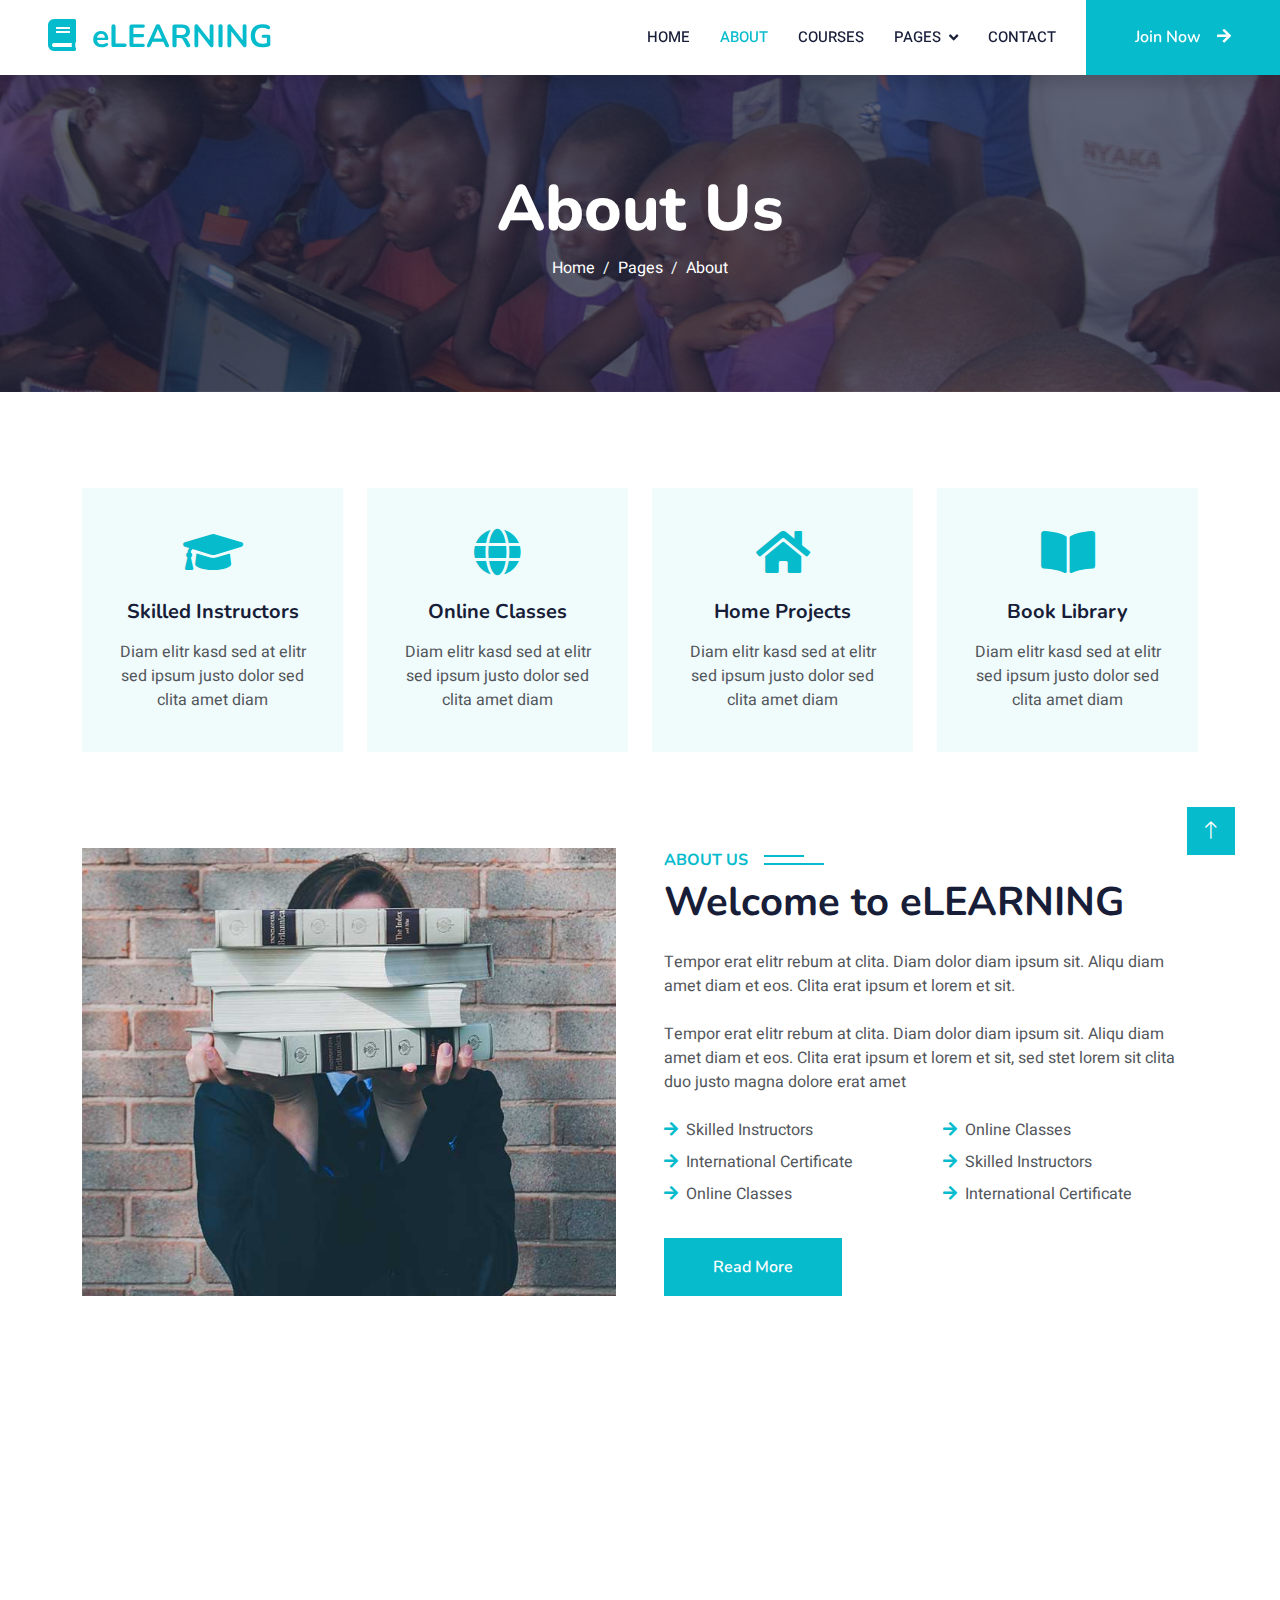
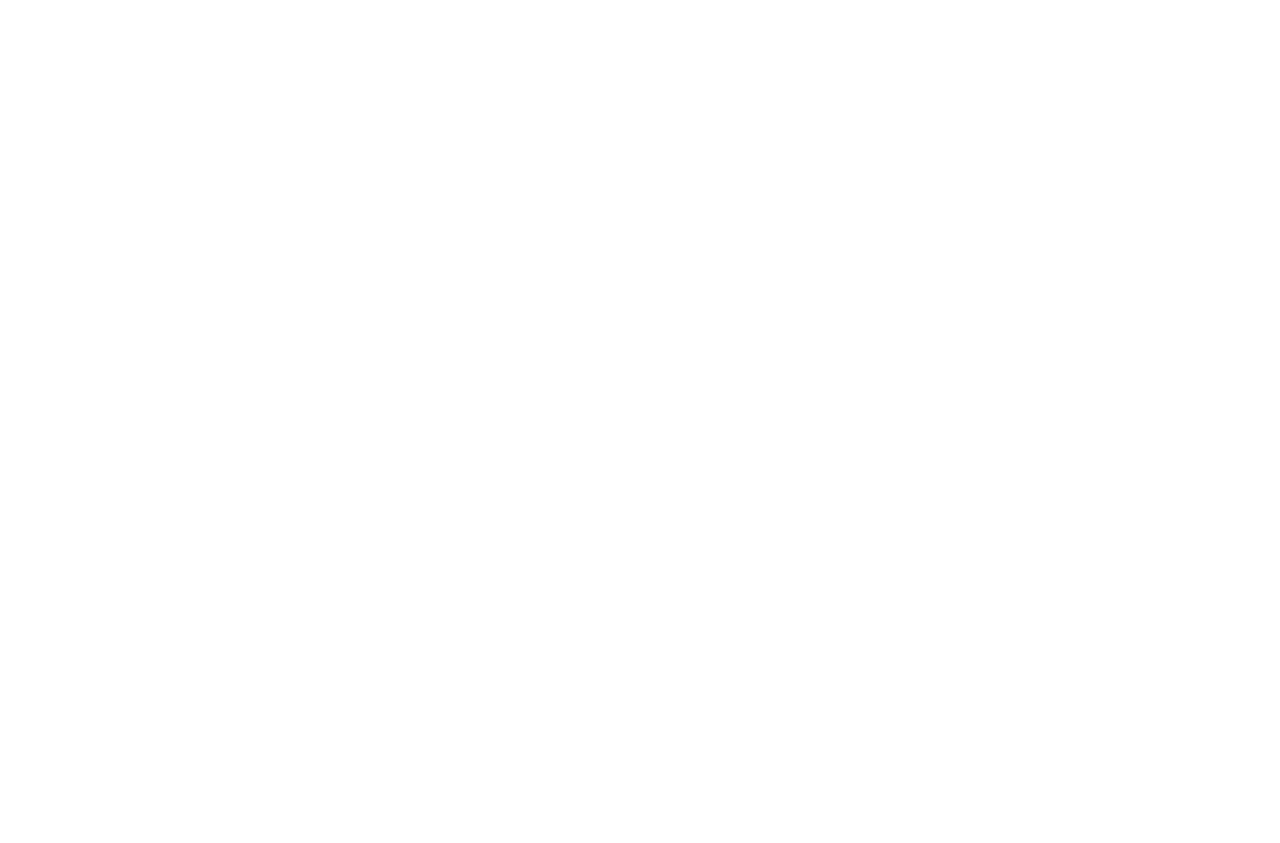
==== about.html @ 2dd396db "fisrt commit for revision Aid" ====
<!DOCTYPE html>
<html lang="en">

<head>
    <meta charset="utf-8">
    <title>eLEARNING - eLearning HTML Template</title>
    <meta content="width=device-width, initial-scale=1.0" name="viewport">
    <meta content="" name="keywords">
    <meta content="" name="description">

    <!-- Favicon -->
    <link href="img/favicon.ico" rel="icon">

    <!-- Google Web Fonts -->
    <link rel="preconnect" href="https://fonts.googleapis.com">
    <link rel="preconnect" href="https://fonts.gstatic.com" crossorigin>
    <link href="https://fonts.googleapis.com/css2?family=Heebo:wght@400;500;600&family=Nunito:wght@600;700;800&display=swap" rel="stylesheet">

    <!-- Icon Font Stylesheet -->
    <link href="https://cdnjs.cloudflare.com/ajax/libs/font-awesome/5.10.0/css/all.min.css" rel="stylesheet">
    <link href="https://cdn.jsdelivr.net/npm/bootstrap-icons@1.4.1/font/bootstrap-icons.css" rel="stylesheet">

    <!-- Libraries Stylesheet -->
    <link href="lib/animate/animate.min.css" rel="stylesheet">
    <link href="lib/owlcarousel/assets/owl.carousel.min.css" rel="stylesheet">

    <!-- Customized Bootstrap Stylesheet -->
    <link href="css/bootstrap.min.css" rel="stylesheet">

    <!-- Template Stylesheet -->
    <link href="css/style.css" rel="stylesheet">
</head>

<body>
    <!-- Spinner Start -->
    <div id="spinner" class="show bg-white position-fixed translate-middle w-100 vh-100 top-50 start-50 d-flex align-items-center justify-content-center">
        <div class="spinner-border text-primary" style="width: 3rem; height: 3rem;" role="status">
            <span class="sr-only">Loading...</span>
        </div>
    </div>
    <!-- Spinner End -->


    <!-- Navbar Start -->
    <nav class="navbar navbar-expand-lg bg-white navbar-light shadow sticky-top p-0">
        <a href="index.html" class="navbar-brand d-flex align-items-center px-4 px-lg-5">
            <h2 class="m-0 text-primary"><i class="fa fa-book me-3"></i>eLEARNING</h2>
        </a>
        <button type="button" class="navbar-toggler me-4" data-bs-toggle="collapse" data-bs-target="#navbarCollapse">
            <span class="navbar-toggler-icon"></span>
        </button>
        <div class="collapse navbar-collapse" id="navbarCollapse">
            <div class="navbar-nav ms-auto p-4 p-lg-0">
                <a href="index.html" class="nav-item nav-link">Home</a>
                <a href="about.html" class="nav-item nav-link active">About</a>
                <a href="courses.html" class="nav-item nav-link">Courses</a>
                <div class="nav-item dropdown">
                    <a href="#" class="nav-link dropdown-toggle" data-bs-toggle="dropdown">Pages</a>
                    <div class="dropdown-menu fade-down m-0">
                        <a href="team.html" class="dropdown-item">Our Team</a>
                        <a href="testimonial.html" class="dropdown-item">Testimonial</a>
                        <a href="404.html" class="dropdown-item">404 Page</a>
                    </div>
                </div>
                <a href="contact.html" class="nav-item nav-link">Contact</a>
            </div>
            <a href="" class="btn btn-primary py-4 px-lg-5 d-none d-lg-block">Join Now<i class="fa fa-arrow-right ms-3"></i></a>
        </div>
    </nav>
    <!-- Navbar End -->


    <!-- Header Start -->
    <div class="container-fluid bg-primary py-5 mb-5 page-header">
        <div class="container py-5">
            <div class="row justify-content-center">
                <div class="col-lg-10 text-center">
                    <h1 class="display-3 text-white animated slideInDown">About Us</h1>
                    <nav aria-label="breadcrumb">
                        <ol class="breadcrumb justify-content-center">
                            <li class="breadcrumb-item"><a class="text-white" href="#">Home</a></li>
                            <li class="breadcrumb-item"><a class="text-white" href="#">Pages</a></li>
                            <li class="breadcrumb-item text-white active" aria-current="page">About</li>
                        </ol>
                    </nav>
                </div>
            </div>
        </div>
    </div>
    <!-- Header End -->


    <!-- Service Start -->
    <div class="container-xxl py-5">
        <div class="container">
            <div class="row g-4">
                <div class="col-lg-3 col-sm-6 wow fadeInUp" data-wow-delay="0.1s">
                    <div class="service-item text-center pt-3">
                        <div class="p-4">
                            <i class="fa fa-3x fa-graduation-cap text-primary mb-4"></i>
                            <h5 class="mb-3">Skilled Instructors</h5>
                            <p>Diam elitr kasd sed at elitr sed ipsum justo dolor sed clita amet diam</p>
                        </div>
                    </div>
                </div>
                <div class="col-lg-3 col-sm-6 wow fadeInUp" data-wow-delay="0.3s">
                    <div class="service-item text-center pt-3">
                        <div class="p-4">
                            <i class="fa fa-3x fa-globe text-primary mb-4"></i>
                            <h5 class="mb-3">Online Classes</h5>
                            <p>Diam elitr kasd sed at elitr sed ipsum justo dolor sed clita amet diam</p>
                        </div>
                    </div>
                </div>
                <div class="col-lg-3 col-sm-6 wow fadeInUp" data-wow-delay="0.5s">
                    <div class="service-item text-center pt-3">
                        <div class="p-4">
                            <i class="fa fa-3x fa-home text-primary mb-4"></i>
                            <h5 class="mb-3">Home Projects</h5>
                            <p>Diam elitr kasd sed at elitr sed ipsum justo dolor sed clita amet diam</p>
                        </div>
                    </div>
                </div>
                <div class="col-lg-3 col-sm-6 wow fadeInUp" data-wow-delay="0.7s">
                    <div class="service-item text-center pt-3">
                        <div class="p-4">
                            <i class="fa fa-3x fa-book-open text-primary mb-4"></i>
                            <h5 class="mb-3">Book Library</h5>
                            <p>Diam elitr kasd sed at elitr sed ipsum justo dolor sed clita amet diam</p>
                        </div>
                    </div>
                </div>
            </div>
        </div>
    </div>
    <!-- Service End -->


    <!-- About Start -->
    <div class="container-xxl py-5">
        <div class="container">
            <div class="row g-5">
                <div class="col-lg-6 wow fadeInUp" data-wow-delay="0.1s" style="min-height: 400px;">
                    <div class="position-relative h-100">
                        <img class="img-fluid position-absolute w-100 h-100" src="img/about.jpg" alt="" style="object-fit: cover;">
                    </div>
                </div>
                <div class="col-lg-6 wow fadeInUp" data-wow-delay="0.3s">
                    <h6 class="section-title bg-white text-start text-primary pe-3">About Us</h6>
                    <h1 class="mb-4">Welcome to eLEARNING</h1>
                    <p class="mb-4">Tempor erat elitr rebum at clita. Diam dolor diam ipsum sit. Aliqu diam amet diam et eos. Clita erat ipsum et lorem et sit.</p>
                    <p class="mb-4">Tempor erat elitr rebum at clita. Diam dolor diam ipsum sit. Aliqu diam amet diam et eos. Clita erat ipsum et lorem et sit, sed stet lorem sit clita duo justo magna dolore erat amet</p>
                    <div class="row gy-2 gx-4 mb-4">
                        <div class="col-sm-6">
                            <p class="mb-0"><i class="fa fa-arrow-right text-primary me-2"></i>Skilled Instructors</p>
                        </div>
                        <div class="col-sm-6">
                            <p class="mb-0"><i class="fa fa-arrow-right text-primary me-2"></i>Online Classes</p>
                        </div>
                        <div class="col-sm-6">
                            <p class="mb-0"><i class="fa fa-arrow-right text-primary me-2"></i>International Certificate</p>
                        </div>
                        <div class="col-sm-6">
                            <p class="mb-0"><i class="fa fa-arrow-right text-primary me-2"></i>Skilled Instructors</p>
                        </div>
                        <div class="col-sm-6">
                            <p class="mb-0"><i class="fa fa-arrow-right text-primary me-2"></i>Online Classes</p>
                        </div>
                        <div class="col-sm-6">
                            <p class="mb-0"><i class="fa fa-arrow-right text-primary me-2"></i>International Certificate</p>
                        </div>
                    </div>
                    <a class="btn btn-primary py-3 px-5 mt-2" href="">Read More</a>
                </div>
            </div>
        </div>
    </div>
    <!-- About End -->


    <!-- Team Start -->
    <div class="container-xxl py-5">
        <div class="container">
            <div class="text-center wow fadeInUp" data-wow-delay="0.1s">
                <h6 class="section-title bg-white text-center text-primary px-3">Instructors</h6>
                <h1 class="mb-5">Expert Instructors</h1>
            </div>
            <div class="row g-4">
                <div class="col-lg-3 col-md-6 wow fadeInUp" data-wow-delay="0.1s">
                    <div class="team-item bg-light">
                        <div class="overflow-hidden">
                            <img class="img-fluid" src="img/team-1.jpg" alt="">
                        </div>
                        <div class="position-relative d-flex justify-content-center" style="margin-top: -23px;">
                            <div class="bg-light d-flex justify-content-center pt-2 px-1">
                                <a class="btn btn-sm-square btn-primary mx-1" href=""><i class="fab fa-facebook-f"></i></a>
                                <a class="btn btn-sm-square btn-primary mx-1" href=""><i class="fab fa-twitter"></i></a>
                                <a class="btn btn-sm-square btn-primary mx-1" href=""><i class="fab fa-instagram"></i></a>
                            </div>
                        </div>
                        <div class="text-center p-4">
                            <h5 class="mb-0">Instructor Name</h5>
                            <small>Designation</small>
                        </div>
                    </div>
                </div>
                <div class="col-lg-3 col-md-6 wow fadeInUp" data-wow-delay="0.3s">
                    <div class="team-item bg-light">
                        <div class="overflow-hidden">
                            <img class="img-fluid" src="img/team-2.jpg" alt="">
                        </div>
                        <div class="position-relative d-flex justify-content-center" style="margin-top: -23px;">
                            <div class="bg-light d-flex justify-content-center pt-2 px-1">
                                <a class="btn btn-sm-square btn-primary mx-1" href=""><i class="fab fa-facebook-f"></i></a>
                                <a class="btn btn-sm-square btn-primary mx-1" href=""><i class="fab fa-twitter"></i></a>
                                <a class="btn btn-sm-square btn-primary mx-1" href=""><i class="fab fa-instagram"></i></a>
                            </div>
                        </div>
                        <div class="text-center p-4">
                            <h5 class="mb-0">Instructor Name</h5>
                            <small>Designation</small>
                        </div>
                    </div>
                </div>
                <div class="col-lg-3 col-md-6 wow fadeInUp" data-wow-delay="0.5s">
                    <div class="team-item bg-light">
                        <div class="overflow-hidden">
                            <img class="img-fluid" src="img/team-3.jpg" alt="">
                        </div>
                        <div class="position-relative d-flex justify-content-center" style="margin-top: -23px;">
                            <div class="bg-light d-flex justify-content-center pt-2 px-1">
                                <a class="btn btn-sm-square btn-primary mx-1" href=""><i class="fab fa-facebook-f"></i></a>
                                <a class="btn btn-sm-square btn-primary mx-1" href=""><i class="fab fa-twitter"></i></a>
                                <a class="btn btn-sm-square btn-primary mx-1" href=""><i class="fab fa-instagram"></i></a>
                            </div>
                        </div>
                        <div class="text-center p-4">
                            <h5 class="mb-0">Instructor Name</h5>
                            <small>Designation</small>
                        </div>
                    </div>
                </div>
                <div class="col-lg-3 col-md-6 wow fadeInUp" data-wow-delay="0.7s">
                    <div class="team-item bg-light">
                        <div class="overflow-hidden">
                            <img class="img-fluid" src="img/team-4.jpg" alt="">
                        </div>
                        <div class="position-relative d-flex justify-content-center" style="margin-top: -23px;">
                            <div class="bg-light d-flex justify-content-center pt-2 px-1">
                                <a class="btn btn-sm-square btn-primary mx-1" href=""><i class="fab fa-facebook-f"></i></a>
                                <a class="btn btn-sm-square btn-primary mx-1" href=""><i class="fab fa-twitter"></i></a>
                                <a class="btn btn-sm-square btn-primary mx-1" href=""><i class="fab fa-instagram"></i></a>
                            </div>
                        </div>
                        <div class="text-center p-4">
                            <h5 class="mb-0">Instructor Name</h5>
                            <small>Designation</small>
                        </div>
                    </div>
                </div>
            </div>
        </div>
    </div>
    <!-- Team End -->
        

    <!-- Footer Start -->
    <div class="container-fluid bg-dark text-light footer pt-5 mt-5 wow fadeIn" data-wow-delay="0.1s">
        <div class="container py-5">
            <div class="row g-5">
                <div class="col-lg-3 col-md-6">
                    <h4 class="text-white mb-3">Quick Link</h4>
                    <a class="btn btn-link" href="">About Us</a>
                    <a class="btn btn-link" href="">Contact Us</a>
                    <a class="btn btn-link" href="">Privacy Policy</a>
                    <a class="btn btn-link" href="">Terms & Condition</a>
                    <a class="btn btn-link" href="">FAQs & Help</a>
                </div>
                <div class="col-lg-3 col-md-6">
                    <h4 class="text-white mb-3">Contact</h4>
                    <p class="mb-2"><i class="fa fa-map-marker-alt me-3"></i>123 Street, New York, USA</p>
                    <p class="mb-2"><i class="fa fa-phone-alt me-3"></i>+012 345 67890</p>
                    <p class="mb-2"><i class="fa fa-envelope me-3"></i>info@example.com</p>
                    <div class="d-flex pt-2">
                        <a class="btn btn-outline-light btn-social" href=""><i class="fab fa-twitter"></i></a>
                        <a class="btn btn-outline-light btn-social" href=""><i class="fab fa-facebook-f"></i></a>
                        <a class="btn btn-outline-light btn-social" href=""><i class="fab fa-youtube"></i></a>
                        <a class="btn btn-outline-light btn-social" href=""><i class="fab fa-linkedin-in"></i></a>
                    </div>
                </div>
                <div class="col-lg-3 col-md-6">
                    <h4 class="text-white mb-3">Gallery</h4>
                    <div class="row g-2 pt-2">
                        <div class="col-4">
                            <img class="img-fluid bg-light p-1" src="img/course-1.jpg" alt="">
                        </div>
                        <div class="col-4">
                            <img class="img-fluid bg-light p-1" src="img/course-2.jpg" alt="">
                        </div>
                        <div class="col-4">
                            <img class="img-fluid bg-light p-1" src="img/course-3.jpg" alt="">
                        </div>
                        <div class="col-4">
                            <img class="img-fluid bg-light p-1" src="img/course-2.jpg" alt="">
                        </div>
                        <div class="col-4">
                            <img class="img-fluid bg-light p-1" src="img/course-3.jpg" alt="">
                        </div>
                        <div class="col-4">
                            <img class="img-fluid bg-light p-1" src="img/course-1.jpg" alt="">
                        </div>
                    </div>
                </div>
                <div class="col-lg-3 col-md-6">
                    <h4 class="text-white mb-3">Newsletter</h4>
                    <p>Dolor amet sit justo amet elitr clita ipsum elitr est.</p>
                    <div class="position-relative mx-auto" style="max-width: 400px;">
                        <input class="form-control border-0 w-100 py-3 ps-4 pe-5" type="text" placeholder="Your email">
                        <button type="button" class="btn btn-primary py-2 position-absolute top-0 end-0 mt-2 me-2">SignUp</button>
                    </div>
                </div>
            </div>
        </div>
        <div class="container">
            <div class="copyright">
                <div class="row">
                    <div class="col-md-6 text-center text-md-start mb-3 mb-md-0">
                        &copy; <a class="border-bottom" href="#">Your Site Name</a>, All Right Reserved.

                        <!--/*** This template is free as long as you keep the footer author’s credit link/attribution link/backlink. If you'd like to use the template without the footer author’s credit link/attribution link/backlink, you can purchase the Credit Removal License from "https://htmlcodex.com/credit-removal". Thank you for your support. ***/-->
                        Designed By <a class="border-bottom" href="https://htmlcodex.com">HTML Codex</a><br><br>
                        Distributed By <a class="border-bottom" href="https://themewagon.com">ThemeWagon</a>
                    </div>
                    <div class="col-md-6 text-center text-md-end">
                        <div class="footer-menu">
                            <a href="">Home</a>
                            <a href="">Cookies</a>
                            <a href="">Help</a>
                            <a href="">FQAs</a>
                        </div>
                    </div>
                </div>
            </div>
        </div>
    </div>
    <!-- Footer End -->


    <!-- Back to Top -->
    <a href="#" class="btn btn-lg btn-primary btn-lg-square back-to-top"><i class="bi bi-arrow-up"></i></a>


    <!-- JavaScript Libraries -->
    <script src="https://code.jquery.com/jquery-3.4.1.min.js"></script>
    <script src="https://cdn.jsdelivr.net/npm/bootstrap@5.0.0/dist/js/bootstrap.bundle.min.js"></script>
    <script src="lib/wow/wow.min.js"></script>
    <script src="lib/easing/easing.min.js"></script>
    <script src="lib/waypoints/waypoints.min.js"></script>
    <script src="lib/owlcarousel/owl.carousel.min.js"></script>

    <!-- Template Javascript -->
    <script src="js/main.js"></script>
</body>

</html>
---- css/style.css ----
/********** Template CSS **********/
:root {
    --primary: #06BBCC;
    --light: #F0FBFC;
    --dark: #181d38;
}

.fw-medium {
    font-weight: 600 !important;
}

.fw-semi-bold {
    font-weight: 700 !important;
}

.back-to-top {
    position: fixed;
    display: none;
    right: 45px;
    bottom: 45px;
    z-index: 99;
}


/*** Spinner ***/
#spinner {
    opacity: 0;
    visibility: hidden;
    transition: opacity .5s ease-out, visibility 0s linear .5s;
    z-index: 99999;
}

#spinner.show {
    transition: opacity .5s ease-out, visibility 0s linear 0s;
    visibility: visible;
    opacity: 1;
}


/*** Button ***/
.btn {
    font-family: 'Nunito', sans-serif;
    font-weight: 600;
    transition: .5s;
}

.btn.btn-primary,
.btn.btn-secondary {
    color: #FFFFFF;
}

.btn-square {
    width: 38px;
    height: 38px;
}

.btn-sm-square {
    width: 32px;
    height: 32px;
}

.btn-lg-square {
    width: 48px;
    height: 48px;
}

.btn-square,
.btn-sm-square,
.btn-lg-square {
    padding: 0;
    display: flex;
    align-items: center;
    justify-content: center;
    font-weight: normal;
    border-radius: 0px;
}


/*** Navbar ***/
.navbar .dropdown-toggle::after {
    border: none;
    content: "\f107";
    font-family: "Font Awesome 5 Free";
    font-weight: 900;
    vertical-align: middle;
    margin-left: 8px;
}

.navbar-light .navbar-nav .nav-link {
    margin-right: 30px;
    padding: 25px 0;
    color: #FFFFFF;
    font-size: 15px;
    text-transform: uppercase;
    outline: none;
}

.navbar-light .navbar-nav .nav-link:hover,
.navbar-light .navbar-nav .nav-link.active {
    color: var(--primary);
}

@media (max-width: 991.98px) {
    .navbar-light .navbar-nav .nav-link  {
        margin-right: 0;
        padding: 10px 0;
    }

    .navbar-light .navbar-nav {
        border-top: 1px solid #EEEEEE;
    }
}

.navbar-light .navbar-brand,
.navbar-light a.btn {
    height: 75px;
}

.navbar-light .navbar-nav .nav-link {
    color: var(--dark);
    font-weight: 500;
}

.navbar-light.sticky-top {
    top: -100px;
    transition: .5s;
}

@media (min-width: 992px) {
    .navbar .nav-item .dropdown-menu {
        display: block;
        margin-top: 0;
        opacity: 0;
        visibility: hidden;
        transition: .5s;
    }

    .navbar .dropdown-menu.fade-down {
        top: 100%;
        transform: rotateX(-75deg);
        transform-origin: 0% 0%;
    }

    .navbar .nav-item:hover .dropdown-menu {
        top: 100%;
        transform: rotateX(0deg);
        visibility: visible;
        transition: .5s;
        opacity: 1;
    }
}


/*** Header carousel ***/
@media (max-width: 768px) {
    .header-carousel .owl-carousel-item {
        position: relative;
        min-height: 500px;
    }
    
    .header-carousel .owl-carousel-item img {
        position: absolute;
        width: 100%;
        height: 100%;
        object-fit: cover;
    }
}

.header-carousel .owl-nav {
    position: absolute;
    top: 50%;
    right: 8%;
    transform: translateY(-50%);
    display: flex;
    flex-direction: column;
}

.header-carousel .owl-nav .owl-prev,
.header-carousel .owl-nav .owl-next {
    margin: 7px 0;
    width: 45px;
    height: 45px;
    display: flex;
    align-items: center;
    justify-content: center;
    color: #FFFFFF;
    background: transparent;
    border: 1px solid #FFFFFF;
    font-size: 22px;
    transition: .5s;
}

.header-carousel .owl-nav .owl-prev:hover,
.header-carousel .owl-nav .owl-next:hover {
    background: var(--primary);
    border-color: var(--primary);
}

.page-header {
    background: linear-gradient(rgba(24, 29, 56, .7), rgba(24, 29, 56, .7)), url(../img/car2.jpg);
    background-position: center center;
    background-repeat: no-repeat;
    background-size: cover;
}

.page-header-inner {
    background: rgba(15, 23, 43, .7);
}

.breadcrumb-item + .breadcrumb-item::before {
    color: var(--light);
}


/*** Section Title ***/
.section-title {
    position: relative;
    display: inline-block;
    text-transform: uppercase;
}

.section-title::before {
    position: absolute;
    content: "";
    width: calc(100% + 80px);
    height: 2px;
    top: 4px;
    left: -40px;
    background: var(--primary);
    z-index: -1;
}

.section-title::after {
    position: absolute;
    content: "";
    width: calc(100% + 120px);
    height: 2px;
    bottom: 5px;
    left: -60px;
    background: var(--primary);
    z-index: -1;
}

.section-title.text-start::before {
    width: calc(100% + 40px);
    left: 0;
}

.section-title.text-start::after {
    width: calc(100% + 60px);
    left: 0;
}


/*** Service ***/
.service-item {
    background: var(--light);
    transition: .5s;
}

.service-item:hover {
    margin-top: -10px;
    background: var(--primary);
}

.service-item * {
    transition: .5s;
}

.service-item:hover * {
    color: var(--light) !important;
}


/*** Categories & Courses ***/
.category img,
.course-item img {
    transition: .5s;
}

.category a:hover img,
.course-item:hover img {
    transform: scale(1.1);
}


/*** Team ***/
.team-item img {
    transition: .5s;
}

.team-item:hover img {
    transform: scale(1.1);
}


/*** Testimonial ***/
.testimonial-carousel::before {
    position: absolute;
    content: "";
    top: 0;
    left: 0;
    height: 100%;
    width: 0;
    background: linear-gradient(to right, rgba(255, 255, 255, 1) 0%, rgba(255, 255, 255, 0) 100%);
    z-index: 1;
}

.testimonial-carousel::after {
    position: absolute;
    content: "";
    top: 0;
    right: 0;
    height: 100%;
    width: 0;
    background: linear-gradient(to left, rgba(255, 255, 255, 1) 0%, rgba(255, 255, 255, 0) 100%);
    z-index: 1;
}

@media (min-width: 768px) {
    .testimonial-carousel::before,
    .testimonial-carousel::after {
        width: 200px;
    }
}

@media (min-width: 992px) {
    .testimonial-carousel::before,
    .testimonial-carousel::after {
        width: 300px;
    }
}

.testimonial-carousel .owl-item .testimonial-text,
.testimonial-carousel .owl-item.center .testimonial-text * {
    transition: .5s;
}

.testimonial-carousel .owl-item.center .testimonial-text {
    background: var(--primary) !important;
}

.testimonial-carousel .owl-item.center .testimonial-text * {
    color: #FFFFFF !important;
}

.testimonial-carousel .owl-dots {
    margin-top: 24px;
    display: flex;
    align-items: flex-end;
    justify-content: center;
}

.testimonial-carousel .owl-dot {
    position: relative;
    display: inline-block;
    margin: 0 5px;
    width: 15px;
    height: 15px;
    border: 1px solid #CCCCCC;
    transition: .5s;
}

.testimonial-carousel .owl-dot.active {
    background: var(--primary);
    border-color: var(--primary);
}


/*** Footer ***/
.footer .btn.btn-social {
    margin-right: 5px;
    width: 35px;
    height: 35px;
    display: flex;
    align-items: center;
    justify-content: center;
    color: var(--light);
    font-weight: normal;
    border: 1px solid #FFFFFF;
    border-radius: 35px;
    transition: .3s;
}

.footer .btn.btn-social:hover {
    color: var(--primary);
}

.footer .btn.btn-link {
    display: block;
    margin-bottom: 5px;
    padding: 0;
    text-align: left;
    color: #FFFFFF;
    font-size: 15px;
    font-weight: normal;
    text-transform: capitalize;
    transition: .3s;
}

.footer .btn.btn-link::before {
    position: relative;
    content: "\f105";
    font-family: "Font Awesome 5 Free";
    font-weight: 900;
    margin-right: 10px;
}

.footer .btn.btn-link:hover {
    letter-spacing: 1px;
    box-shadow: none;
}

.footer .copyright {
    padding: 25px 0;
    font-size: 15px;
    border-top: 1px solid rgba(256, 256, 256, .1);
}

.footer .copyright a {
    color: var(--light);
}

.footer .footer-menu a {
    margin-right: 15px;
    padding-right: 15px;
    border-right: 1px solid rgba(255, 255, 255, .1);
}

.footer .footer-menu a:last-child {
    margin-right: 0;
    padding-right: 0;
    border-right: none;
}
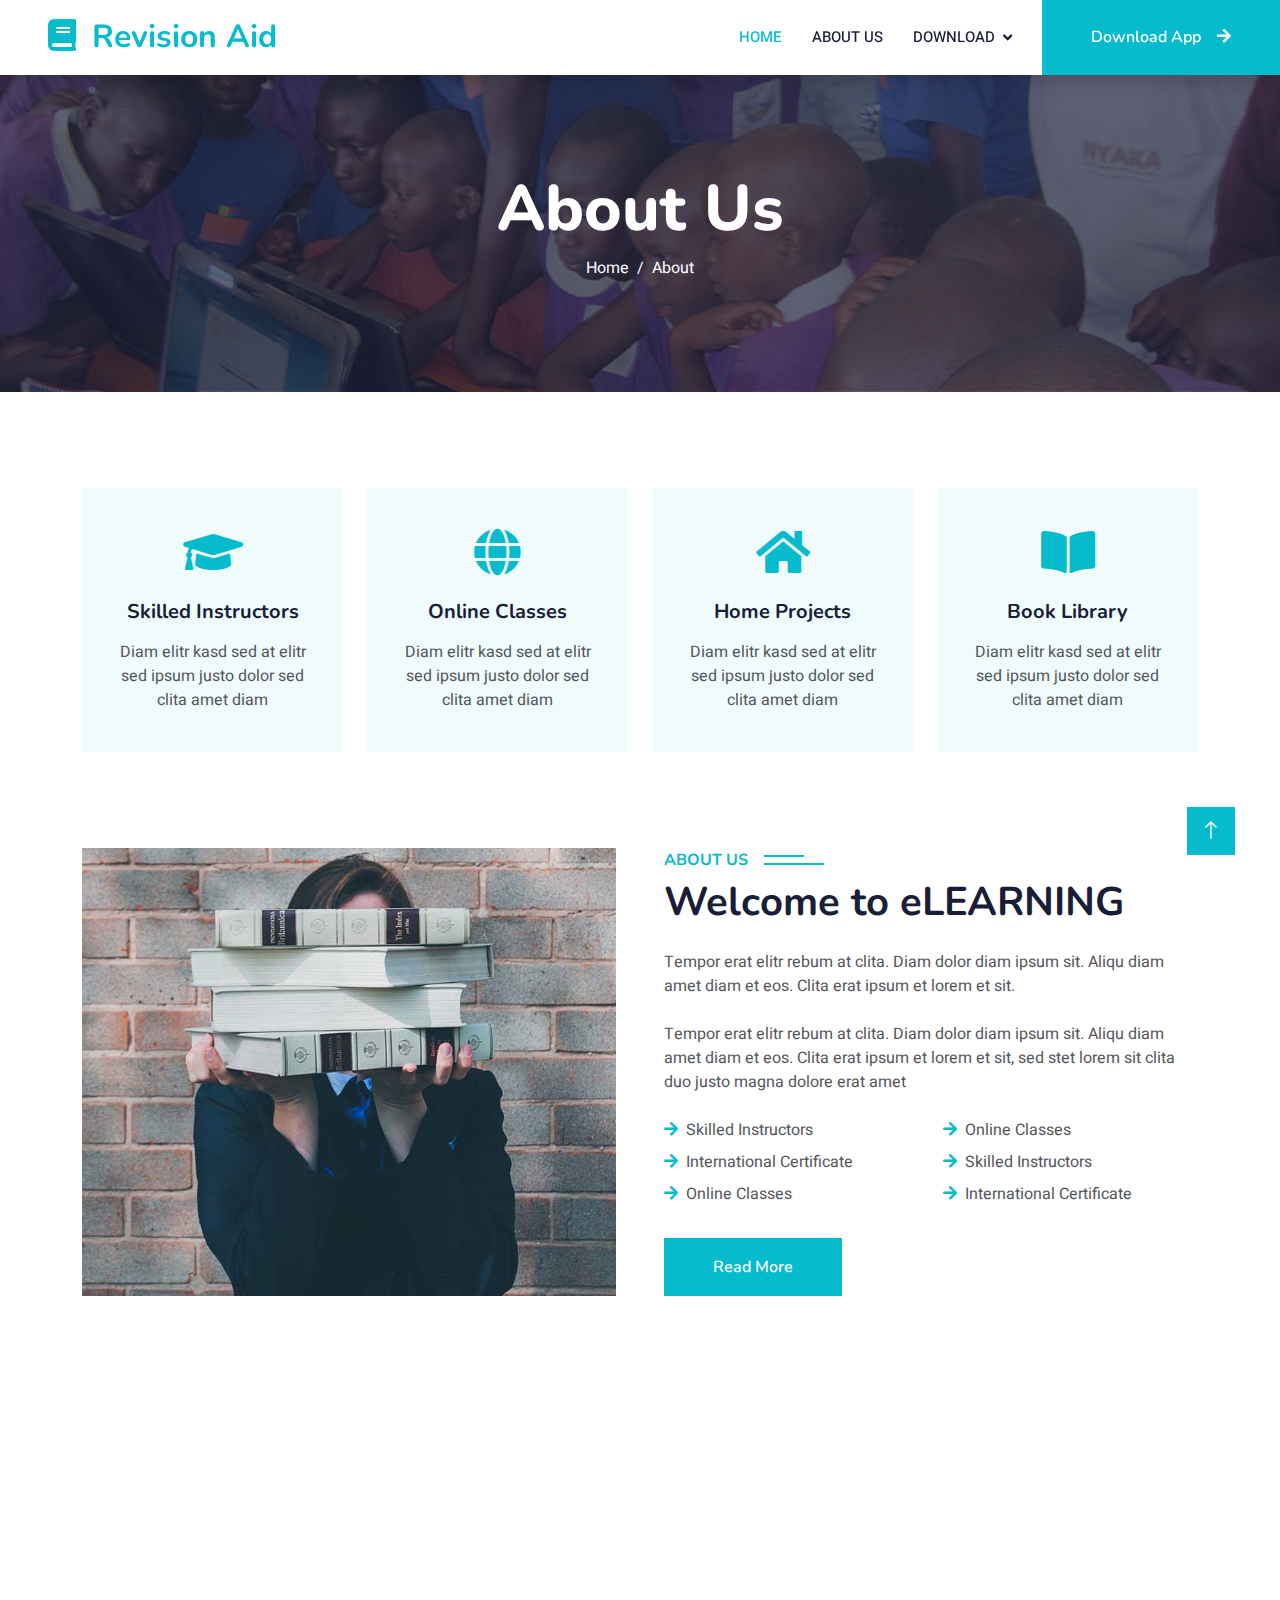
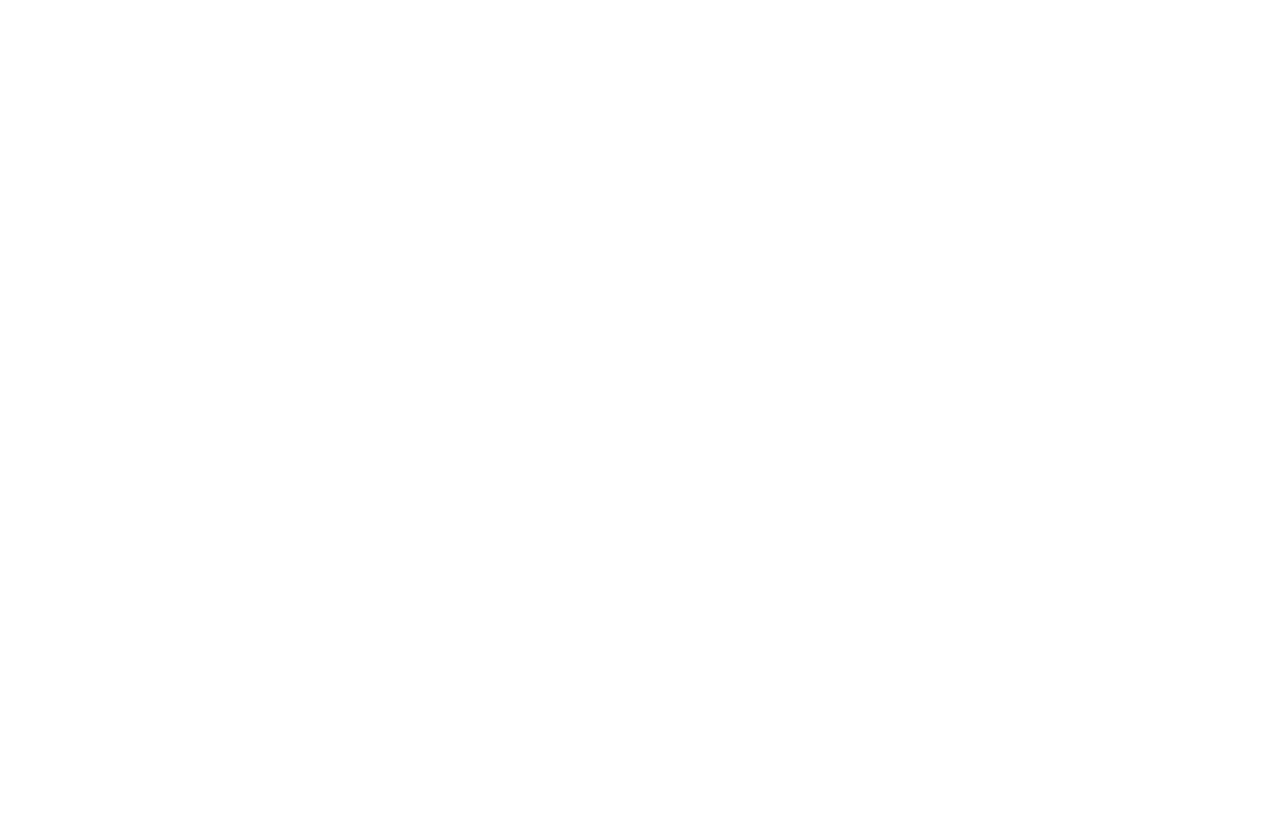
==== commit b80fafb9: "revision aid about us page" ====
--- a/about.html
+++ b/about.html
@@ -3,13 +3,13 @@
 
 <head>
     <meta charset="utf-8">
-    <title>eLEARNING - eLearning HTML Template</title>
+    <title>Revision Aid</title>
     <meta content="width=device-width, initial-scale=1.0" name="viewport">
     <meta content="" name="keywords">
     <meta content="" name="description">
 
     <!-- Favicon -->
-    <link href="img/favicon.ico" rel="icon">
+    <link href="favico.ico" rel="icon">
 
     <!-- Google Web Fonts -->
     <link rel="preconnect" href="https://fonts.googleapis.com">
@@ -44,27 +44,24 @@
     <!-- Navbar Start -->
     <nav class="navbar navbar-expand-lg bg-white navbar-light shadow sticky-top p-0">
         <a href="index.html" class="navbar-brand d-flex align-items-center px-4 px-lg-5">
-            <h2 class="m-0 text-primary"><i class="fa fa-book me-3"></i>eLEARNING</h2>
+            <h2 class="m-0 text-primary"><i class="fa fa-book me-3"></i>Revision Aid</h2>
         </a>
         <button type="button" class="navbar-toggler me-4" data-bs-toggle="collapse" data-bs-target="#navbarCollapse">
             <span class="navbar-toggler-icon"></span>
         </button>
         <div class="collapse navbar-collapse" id="navbarCollapse">
             <div class="navbar-nav ms-auto p-4 p-lg-0">
-                <a href="index.html" class="nav-item nav-link">Home</a>
-                <a href="about.html" class="nav-item nav-link active">About</a>
-                <a href="courses.html" class="nav-item nav-link">Courses</a>
+                <a href="index.html" class="nav-item nav-link active">Home</a>
+                <a href="about.html" class="nav-item nav-link">About Us</a>
                 <div class="nav-item dropdown">
-                    <a href="#" class="nav-link dropdown-toggle" data-bs-toggle="dropdown">Pages</a>
+                    <a href="#" class="nav-link dropdown-toggle" data-bs-toggle="dropdown">Download</a>
                     <div class="dropdown-menu fade-down m-0">
-                        <a href="team.html" class="dropdown-item">Our Team</a>
-                        <a href="testimonial.html" class="dropdown-item">Testimonial</a>
-                        <a href="404.html" class="dropdown-item">404 Page</a>
-                    </div>
-                </div>
-                <a href="contact.html" class="nav-item nav-link">Contact</a>
-            </div>
-            <a href="" class="btn btn-primary py-4 px-lg-5 d-none d-lg-block">Join Now<i class="fa fa-arrow-right ms-3"></i></a>
+                        <a href="#" class="dropdown-item">Adroid app</a>
+                        <a href="#" class="dropdown-item">Ios App</a>
+                    </div>
+                </div>
+            </div>
+            <a href="" class="btn btn-primary py-4 px-lg-5 d-none d-lg-block">Download App<i class="fa fa-arrow-right ms-3"></i></a>
         </div>
     </nav>
     <!-- Navbar End -->
@@ -78,8 +75,7 @@
                     <h1 class="display-3 text-white animated slideInDown">About Us</h1>
                     <nav aria-label="breadcrumb">
                         <ol class="breadcrumb justify-content-center">
-                            <li class="breadcrumb-item"><a class="text-white" href="#">Home</a></li>
-                            <li class="breadcrumb-item"><a class="text-white" href="#">Pages</a></li>
+                            <li class="breadcrumb-item"><a class="text-white" href="index.html">Home</a></li>
                             <li class="breadcrumb-item text-white active" aria-current="page">About</li>
                         </ol>
                     </nav>
@@ -270,11 +266,8 @@
             <div class="row g-5">
                 <div class="col-lg-3 col-md-6">
                     <h4 class="text-white mb-3">Quick Link</h4>
-                    <a class="btn btn-link" href="">About Us</a>
-                    <a class="btn btn-link" href="">Contact Us</a>
-                    <a class="btn btn-link" href="">Privacy Policy</a>
-                    <a class="btn btn-link" href="">Terms & Condition</a>
-                    <a class="btn btn-link" href="">FAQs & Help</a>
+                    <a class="btn btn-link" href="about.html">About Us</a>
+                    <a class="btn btn-link" href="contact.html">Contact Us</a>
                 </div>
                 <div class="col-lg-3 col-md-6">
                     <h4 class="text-white mb-3">Contact</h4>
@@ -289,29 +282,6 @@
                     </div>
                 </div>
                 <div class="col-lg-3 col-md-6">
-                    <h4 class="text-white mb-3">Gallery</h4>
-                    <div class="row g-2 pt-2">
-                        <div class="col-4">
-                            <img class="img-fluid bg-light p-1" src="img/course-1.jpg" alt="">
-                        </div>
-                        <div class="col-4">
-                            <img class="img-fluid bg-light p-1" src="img/course-2.jpg" alt="">
-                        </div>
-                        <div class="col-4">
-                            <img class="img-fluid bg-light p-1" src="img/course-3.jpg" alt="">
-                        </div>
-                        <div class="col-4">
-                            <img class="img-fluid bg-light p-1" src="img/course-2.jpg" alt="">
-                        </div>
-                        <div class="col-4">
-                            <img class="img-fluid bg-light p-1" src="img/course-3.jpg" alt="">
-                        </div>
-                        <div class="col-4">
-                            <img class="img-fluid bg-light p-1" src="img/course-1.jpg" alt="">
-                        </div>
-                    </div>
-                </div>
-                <div class="col-lg-3 col-md-6">
                     <h4 class="text-white mb-3">Newsletter</h4>
                     <p>Dolor amet sit justo amet elitr clita ipsum elitr est.</p>
                     <div class="position-relative mx-auto" style="max-width: 400px;">
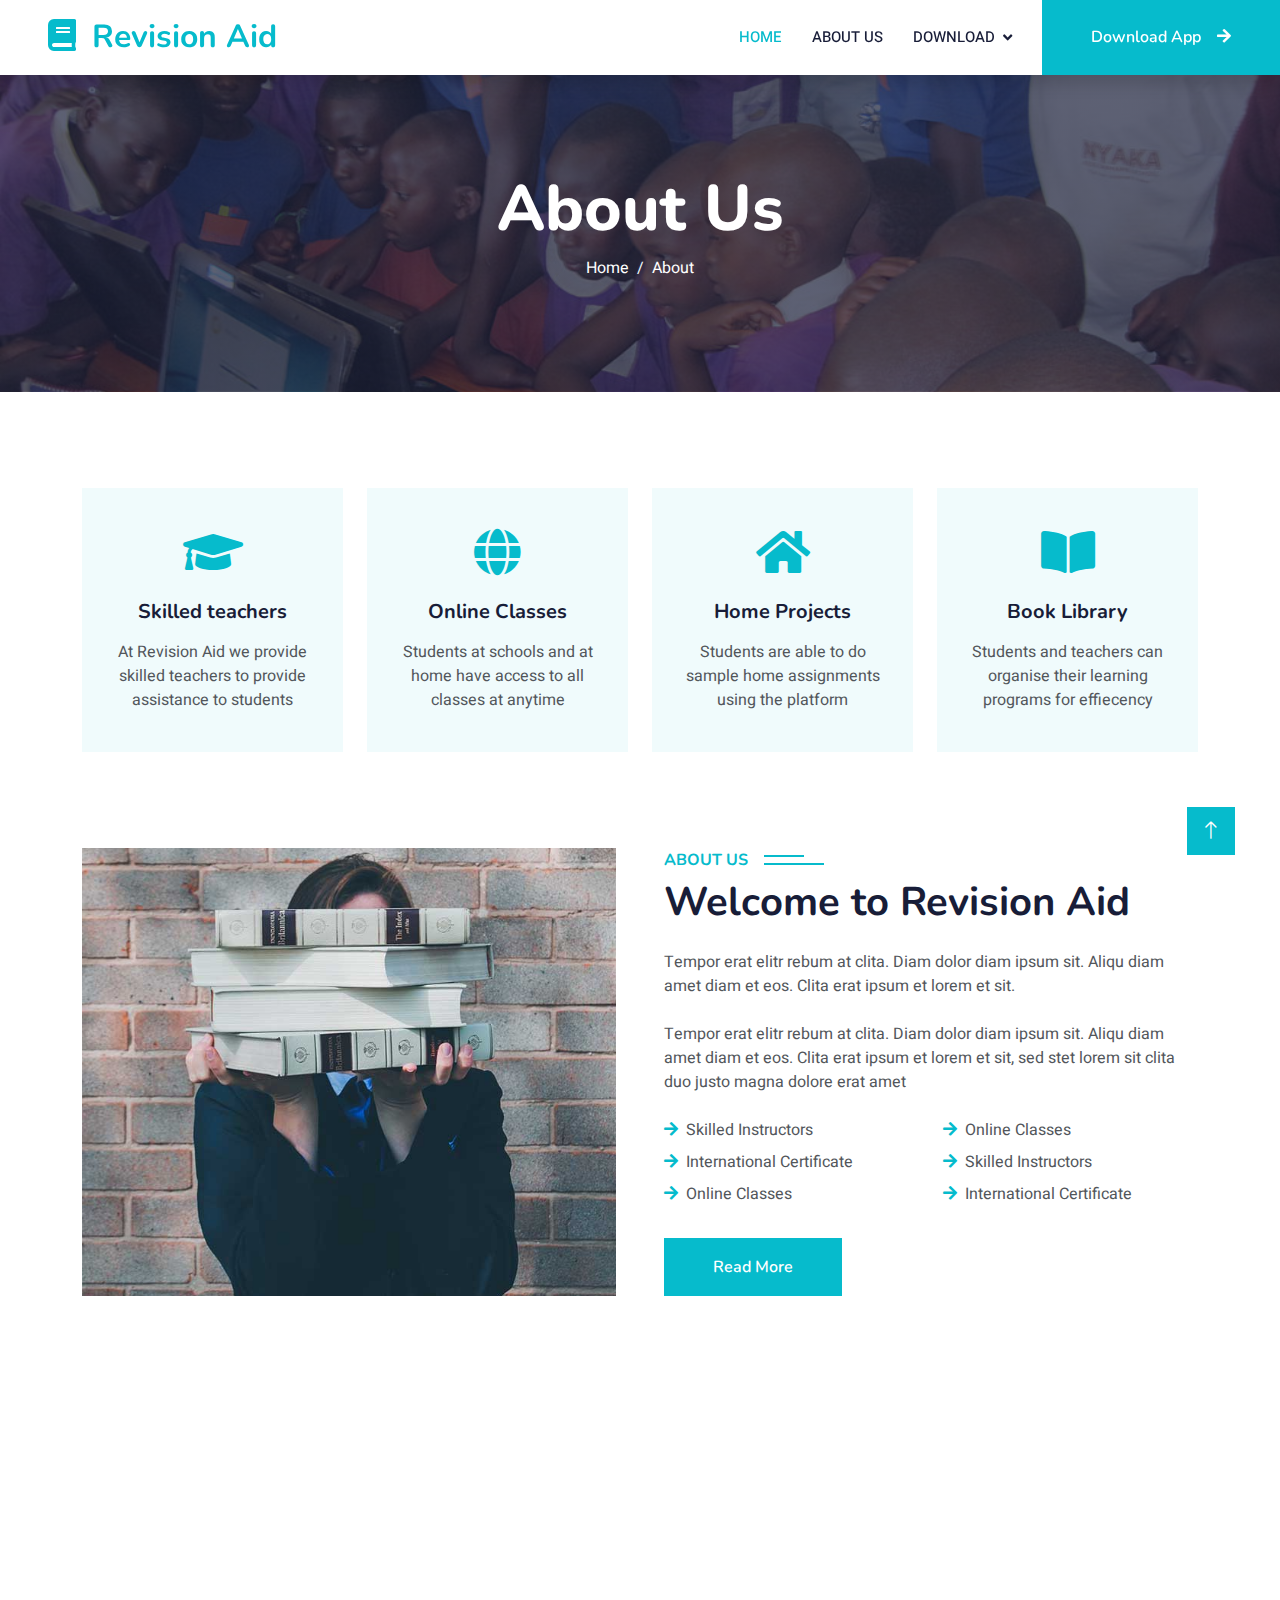
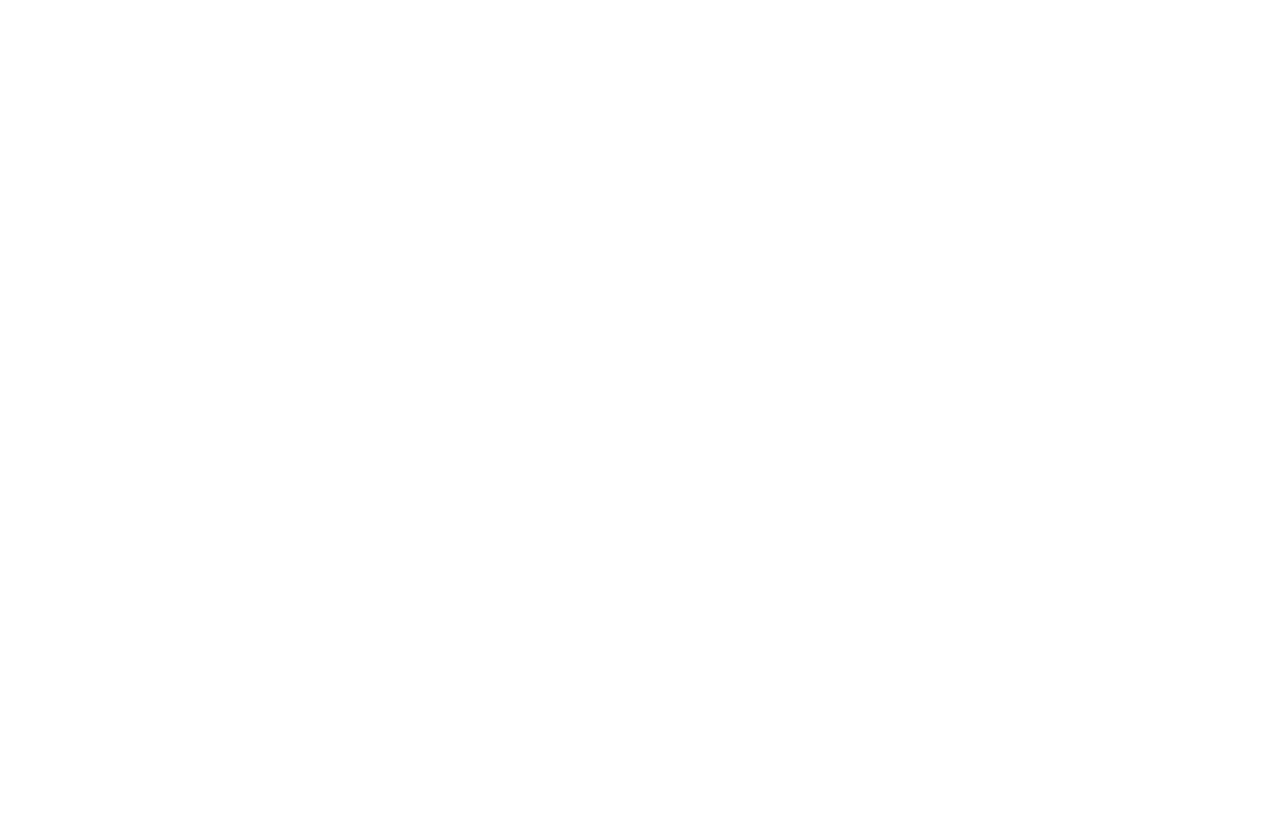
==== commit 41394417: "new information updates in the about us page" ====
--- a/about.html
+++ b/about.html
@@ -94,8 +94,8 @@
                     <div class="service-item text-center pt-3">
                         <div class="p-4">
                             <i class="fa fa-3x fa-graduation-cap text-primary mb-4"></i>
-                            <h5 class="mb-3">Skilled Instructors</h5>
-                            <p>Diam elitr kasd sed at elitr sed ipsum justo dolor sed clita amet diam</p>
+                            <h5 class="mb-3">Skilled teachers</h5>
+                            <p>At Revision Aid we provide skilled teachers to provide assistance to students</p>
                         </div>
                     </div>
                 </div>
@@ -104,7 +104,7 @@
                         <div class="p-4">
                             <i class="fa fa-3x fa-globe text-primary mb-4"></i>
                             <h5 class="mb-3">Online Classes</h5>
-                            <p>Diam elitr kasd sed at elitr sed ipsum justo dolor sed clita amet diam</p>
+                            <p>Students at schools and at home have access to all classes at anytime</p>
                         </div>
                     </div>
                 </div>
@@ -113,7 +113,7 @@
                         <div class="p-4">
                             <i class="fa fa-3x fa-home text-primary mb-4"></i>
                             <h5 class="mb-3">Home Projects</h5>
-                            <p>Diam elitr kasd sed at elitr sed ipsum justo dolor sed clita amet diam</p>
+                            <p>Students are able to do sample home assignments using the platform</p>
                         </div>
                     </div>
                 </div>
@@ -122,7 +122,7 @@
                         <div class="p-4">
                             <i class="fa fa-3x fa-book-open text-primary mb-4"></i>
                             <h5 class="mb-3">Book Library</h5>
-                            <p>Diam elitr kasd sed at elitr sed ipsum justo dolor sed clita amet diam</p>
+                            <p>Students and teachers can organise their learning programs for effiecency</p>
                         </div>
                     </div>
                 </div>
@@ -143,7 +143,7 @@
                 </div>
                 <div class="col-lg-6 wow fadeInUp" data-wow-delay="0.3s">
                     <h6 class="section-title bg-white text-start text-primary pe-3">About Us</h6>
-                    <h1 class="mb-4">Welcome to eLEARNING</h1>
+                    <h1 class="mb-4">Welcome to Revision Aid</h1>
                     <p class="mb-4">Tempor erat elitr rebum at clita. Diam dolor diam ipsum sit. Aliqu diam amet diam et eos. Clita erat ipsum et lorem et sit.</p>
                     <p class="mb-4">Tempor erat elitr rebum at clita. Diam dolor diam ipsum sit. Aliqu diam amet diam et eos. Clita erat ipsum et lorem et sit, sed stet lorem sit clita duo justo magna dolore erat amet</p>
                     <div class="row gy-2 gx-4 mb-4">
@@ -178,14 +178,14 @@
     <div class="container-xxl py-5">
         <div class="container">
             <div class="text-center wow fadeInUp" data-wow-delay="0.1s">
-                <h6 class="section-title bg-white text-center text-primary px-3">Instructors</h6>
-                <h1 class="mb-5">Expert Instructors</h1>
+                <h6 class="section-title bg-white text-center text-primary px-3">Revision Team</h6>
+                <h1 class="mb-5">Expert Team</h1>
             </div>
             <div class="row g-4">
                 <div class="col-lg-3 col-md-6 wow fadeInUp" data-wow-delay="0.1s">
                     <div class="team-item bg-light">
                         <div class="overflow-hidden">
-                            <img class="img-fluid" src="img/team-1.jpg" alt="">
+                            <img class="img-fluid" src="team/elvor.jpeg" alt="">
                         </div>
                         <div class="position-relative d-flex justify-content-center" style="margin-top: -23px;">
                             <div class="bg-light d-flex justify-content-center pt-2 px-1">
@@ -195,15 +195,15 @@
                             </div>
                         </div>
                         <div class="text-center p-4">
-                            <h5 class="mb-0">Instructor Name</h5>
-                            <small>Designation</small>
+                            <h5 class="mb-0">Ssemaganda Elvis</h5>
+                            <small>CEO/Founder</small>
                         </div>
                     </div>
                 </div>
                 <div class="col-lg-3 col-md-6 wow fadeInUp" data-wow-delay="0.3s">
                     <div class="team-item bg-light">
                         <div class="overflow-hidden">
-                            <img class="img-fluid" src="img/team-2.jpg" alt="">
+                            <img class="img-fluid" src="team/otto.jpg" alt="">
                         </div>
                         <div class="position-relative d-flex justify-content-center" style="margin-top: -23px;">
                             <div class="bg-light d-flex justify-content-center pt-2 px-1">
@@ -213,15 +213,15 @@
                             </div>
                         </div>
                         <div class="text-center p-4">
-                            <h5 class="mb-0">Instructor Name</h5>
-                            <small>Designation</small>
+                            <h5 class="mb-0">Otto Joushua</h5>
+                            <small>Developer</small>
                         </div>
                     </div>
                 </div>
                 <div class="col-lg-3 col-md-6 wow fadeInUp" data-wow-delay="0.5s">
                     <div class="team-item bg-light">
                         <div class="overflow-hidden">
-                            <img class="img-fluid" src="img/team-3.jpg" alt="">
+                            <img class="img-fluid" src="team/jaff.jpeg" alt="">
                         </div>
                         <div class="position-relative d-flex justify-content-center" style="margin-top: -23px;">
                             <div class="bg-light d-flex justify-content-center pt-2 px-1">
@@ -231,15 +231,15 @@
                             </div>
                         </div>
                         <div class="text-center p-4">
-                            <h5 class="mb-0">Instructor Name</h5>
-                            <small>Designation</small>
+                            <h5 class="mb-0">Geofrey</h5>
+                            <small>Market Lead</small>
                         </div>
                     </div>
                 </div>
                 <div class="col-lg-3 col-md-6 wow fadeInUp" data-wow-delay="0.7s">
                     <div class="team-item bg-light">
                         <div class="overflow-hidden">
-                            <img class="img-fluid" src="img/team-4.jpg" alt="">
+                            <img class="img-fluid" src="team/anatoli.jpg" alt="">
                         </div>
                         <div class="position-relative d-flex justify-content-center" style="margin-top: -23px;">
                             <div class="bg-light d-flex justify-content-center pt-2 px-1">
@@ -249,8 +249,8 @@
                             </div>
                         </div>
                         <div class="text-center p-4">
-                            <h5 class="mb-0">Instructor Name</h5>
-                            <small>Designation</small>
+                            <h5 class="mb-0">Anatoli Kiligwajo</h5>
+                            <small>Mentor/Advisor</small>
                         </div>
                     </div>
                 </div>
@@ -264,16 +264,16 @@
     <div class="container-fluid bg-dark text-light footer pt-5 mt-5 wow fadeIn" data-wow-delay="0.1s">
         <div class="container py-5">
             <div class="row g-5">
-                <div class="col-lg-3 col-md-6">
+                <div class="col-lg-4 col-md-6">
                     <h4 class="text-white mb-3">Quick Link</h4>
                     <a class="btn btn-link" href="about.html">About Us</a>
                     <a class="btn btn-link" href="contact.html">Contact Us</a>
                 </div>
-                <div class="col-lg-3 col-md-6">
+                <div class="col-lg-4 col-md-6">
                     <h4 class="text-white mb-3">Contact</h4>
-                    <p class="mb-2"><i class="fa fa-map-marker-alt me-3"></i>123 Street, New York, USA</p>
-                    <p class="mb-2"><i class="fa fa-phone-alt me-3"></i>+012 345 67890</p>
-                    <p class="mb-2"><i class="fa fa-envelope me-3"></i>info@example.com</p>
+                    <p class="mb-2"><i class="fa fa-map-marker-alt me-3"></i>90, kanjokya house, Hive Collab</p>
+                    <p class="mb-2"><i class="fa fa-phone-alt me-3"></i>+256 741 376335</p>
+                    <p class="mb-2"><i class="fa fa-envelope me-3"></i>info@revisionaid.com</p>
                     <div class="d-flex pt-2">
                         <a class="btn btn-outline-light btn-social" href=""><i class="fab fa-twitter"></i></a>
                         <a class="btn btn-outline-light btn-social" href=""><i class="fab fa-facebook-f"></i></a>
@@ -281,9 +281,9 @@
                         <a class="btn btn-outline-light btn-social" href=""><i class="fab fa-linkedin-in"></i></a>
                     </div>
                 </div>
-                <div class="col-lg-3 col-md-6">
+                <div class="col-lg-4 col-md-6">
                     <h4 class="text-white mb-3">Newsletter</h4>
-                    <p>Dolor amet sit justo amet elitr clita ipsum elitr est.</p>
+                    <p>Want to get updates about Revision Aid.</p>
                     <div class="position-relative mx-auto" style="max-width: 400px;">
                         <input class="form-control border-0 w-100 py-3 ps-4 pe-5" type="text" placeholder="Your email">
                         <button type="button" class="btn btn-primary py-2 position-absolute top-0 end-0 mt-2 me-2">SignUp</button>
@@ -295,16 +295,15 @@
             <div class="copyright">
                 <div class="row">
                     <div class="col-md-6 text-center text-md-start mb-3 mb-md-0">
-                        &copy; <a class="border-bottom" href="#">Your Site Name</a>, All Right Reserved.
+                        &copy; <a class="border-bottom" href="#">Created site</a>, All Right Reserved.
 
                         <!--/*** This template is free as long as you keep the footer author’s credit link/attribution link/backlink. If you'd like to use the template without the footer author’s credit link/attribution link/backlink, you can purchase the Credit Removal License from "https://htmlcodex.com/credit-removal". Thank you for your support. ***/-->
-                        Designed By <a class="border-bottom" href="https://htmlcodex.com">HTML Codex</a><br><br>
-                        Distributed By <a class="border-bottom" href="https://themewagon.com">ThemeWagon</a>
+                        Designed By <a class="border-bottom" href="https://elvisdouglas.netlify.app/">Elvis Douglas</a><br><br>
                     </div>
                     <div class="col-md-6 text-center text-md-end">
                         <div class="footer-menu">
-                            <a href="">Home</a>
-                            <a href="">Cookies</a>
+                            <a href="index.html">Home</a>
+                            <a href="contact.html">Contact</a>
                             <a href="">Help</a>
                             <a href="">FQAs</a>
                         </div>
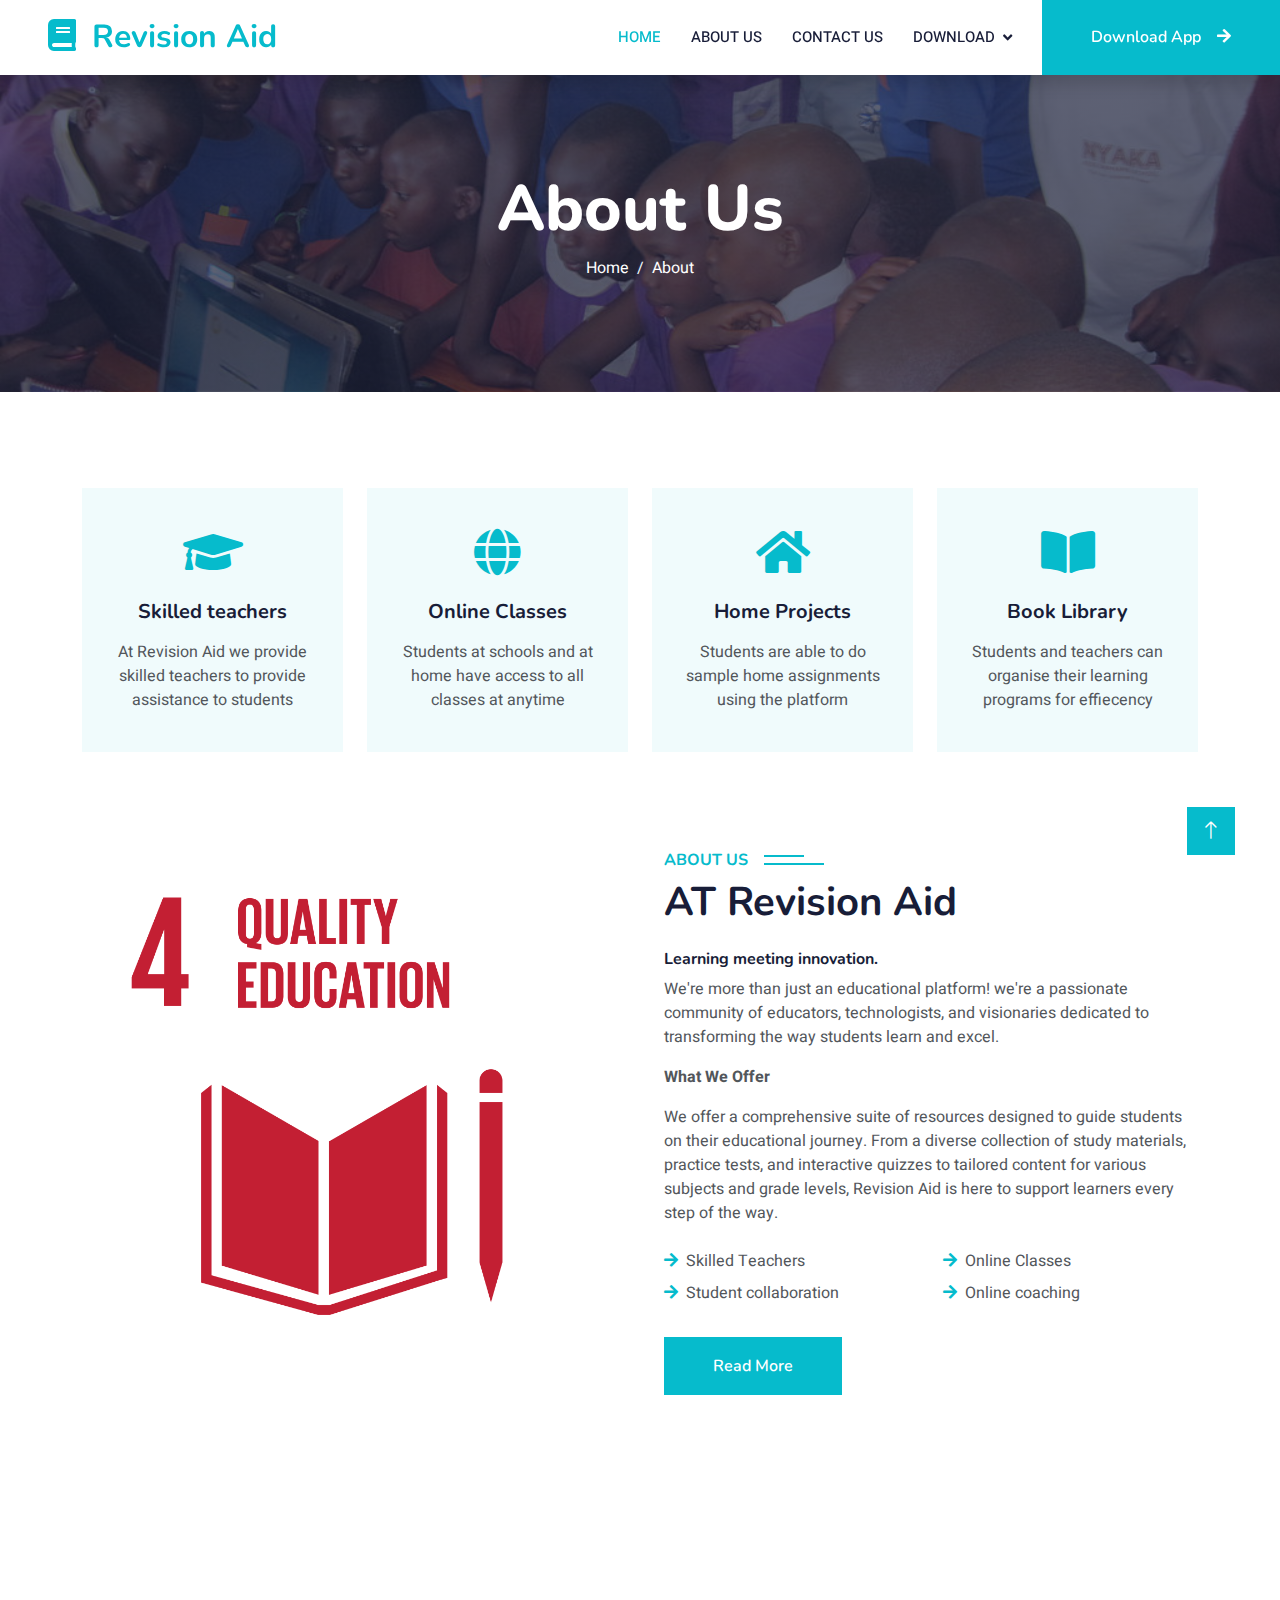
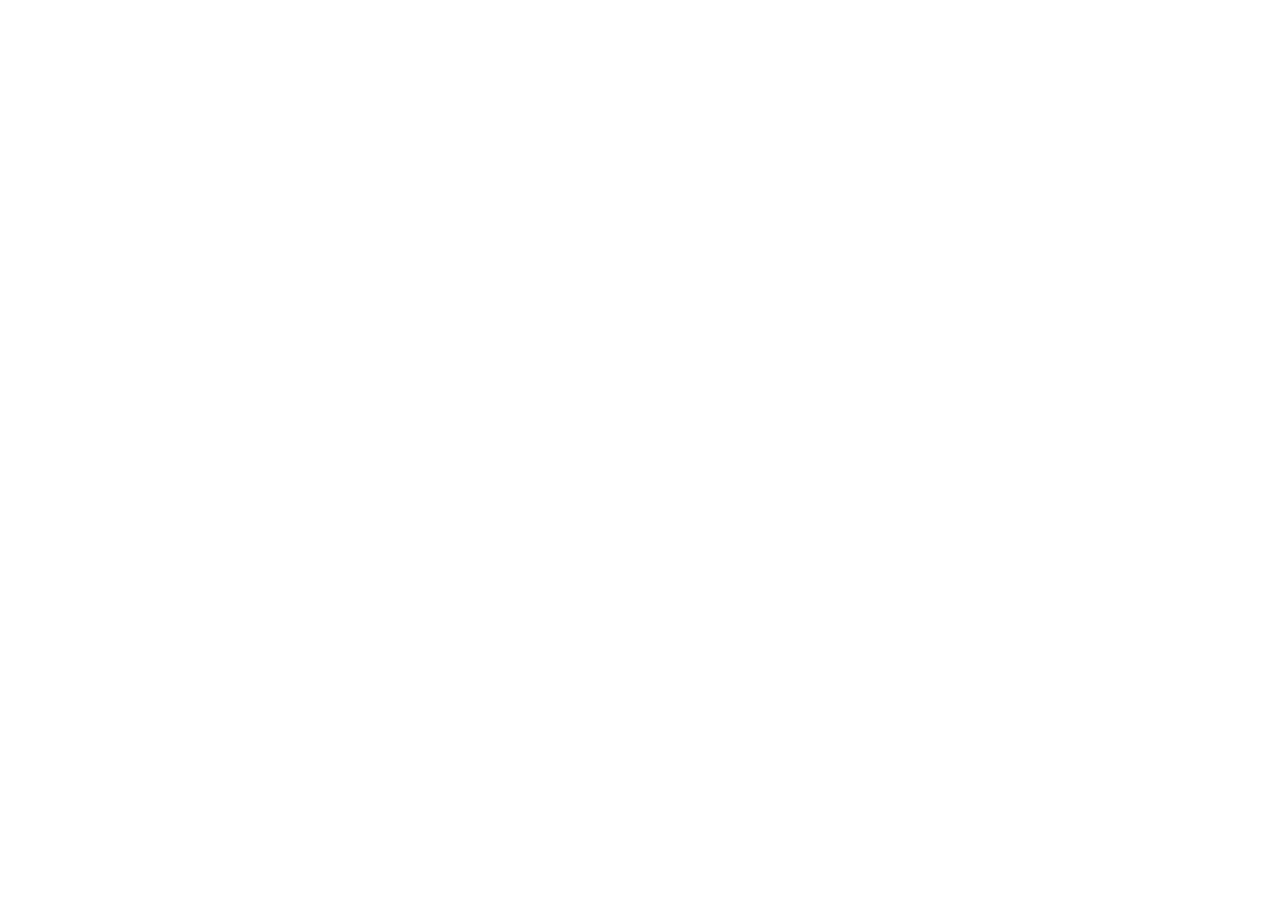
==== commit 3d07b0ab: "about us page for revision aid" ====
--- a/about.html
+++ b/about.html
@@ -53,6 +53,7 @@
             <div class="navbar-nav ms-auto p-4 p-lg-0">
                 <a href="index.html" class="nav-item nav-link active">Home</a>
                 <a href="about.html" class="nav-item nav-link">About Us</a>
+                <a href="contact.html" class="nav-item nav-link">Contact Us</a>
                 <div class="nav-item dropdown">
                     <a href="#" class="nav-link dropdown-toggle" data-bs-toggle="dropdown">Download</a>
                     <div class="dropdown-menu fade-down m-0">
@@ -138,35 +139,33 @@
             <div class="row g-5">
                 <div class="col-lg-6 wow fadeInUp" data-wow-delay="0.1s" style="min-height: 400px;">
                     <div class="position-relative h-100">
-                        <img class="img-fluid position-absolute w-100 h-100" src="img/about.jpg" alt="" style="object-fit: cover;">
+                        <img class="img-fluid position-absolute w-100 h-100" src="img/sdg.png" alt="" style="object-fit: cover;">
                     </div>
                 </div>
                 <div class="col-lg-6 wow fadeInUp" data-wow-delay="0.3s">
                     <h6 class="section-title bg-white text-start text-primary pe-3">About Us</h6>
-                    <h1 class="mb-4">Welcome to Revision Aid</h1>
-                    <p class="mb-4">Tempor erat elitr rebum at clita. Diam dolor diam ipsum sit. Aliqu diam amet diam et eos. Clita erat ipsum et lorem et sit.</p>
-                    <p class="mb-4">Tempor erat elitr rebum at clita. Diam dolor diam ipsum sit. Aliqu diam amet diam et eos. Clita erat ipsum et lorem et sit, sed stet lorem sit clita duo justo magna dolore erat amet</p>
+                    <h1 class="mb-4">AT Revision Aid</h1>
+                    <p class="mb-4">
+                        <h6>Learning meeting innovation.</h6>
+                        We're more than just an educational platform! we're a passionate community of educators, technologists, and visionaries dedicated to transforming the way students learn and excel.
+                    </p>
+                    <p style="font-weight: bold;">What We Offer</p>
+                    <p class="mb-4">We offer a comprehensive suite of resources designed to guide students on their educational journey. From a diverse collection of study materials, practice tests, and interactive quizzes to tailored content for various subjects and grade levels, Revision Aid is here to support learners every step of the way.</p>
                     <div class="row gy-2 gx-4 mb-4">
                         <div class="col-sm-6">
-                            <p class="mb-0"><i class="fa fa-arrow-right text-primary me-2"></i>Skilled Instructors</p>
+                            <p class="mb-0"><i class="fa fa-arrow-right text-primary me-2"></i>Skilled Teachers</p>
                         </div>
                         <div class="col-sm-6">
                             <p class="mb-0"><i class="fa fa-arrow-right text-primary me-2"></i>Online Classes</p>
                         </div>
                         <div class="col-sm-6">
-                            <p class="mb-0"><i class="fa fa-arrow-right text-primary me-2"></i>International Certificate</p>
+                            <p class="mb-0"><i class="fa fa-arrow-right text-primary me-2"></i>Student collaboration</p>
                         </div>
                         <div class="col-sm-6">
-                            <p class="mb-0"><i class="fa fa-arrow-right text-primary me-2"></i>Skilled Instructors</p>
-                        </div>
-                        <div class="col-sm-6">
-                            <p class="mb-0"><i class="fa fa-arrow-right text-primary me-2"></i>Online Classes</p>
-                        </div>
-                        <div class="col-sm-6">
-                            <p class="mb-0"><i class="fa fa-arrow-right text-primary me-2"></i>International Certificate</p>
-                        </div>
-                    </div>
-                    <a class="btn btn-primary py-3 px-5 mt-2" href="">Read More</a>
+                            <p class="mb-0"><i class="fa fa-arrow-right text-primary me-2"></i>Online coaching</p>
+                        </div>
+                    </div>
+                    <a class="btn btn-primary py-3 px-5 mt-2" href="#">Read More</a>
                 </div>
             </div>
         </div>
@@ -203,7 +202,7 @@
                 <div class="col-lg-3 col-md-6 wow fadeInUp" data-wow-delay="0.3s">
                     <div class="team-item bg-light">
                         <div class="overflow-hidden">
-                            <img class="img-fluid" src="team/otto.jpg" alt="">
+                            <img class="img-fluid" src="team/jonah.jpg" alt="">
                         </div>
                         <div class="position-relative d-flex justify-content-center" style="margin-top: -23px;">
                             <div class="bg-light d-flex justify-content-center pt-2 px-1">
@@ -213,7 +212,7 @@
                             </div>
                         </div>
                         <div class="text-center p-4">
-                            <h5 class="mb-0">Otto Joushua</h5>
+                            <h5 class="mb-0">Ssewaguma Jonathan</h5>
                             <small>Developer</small>
                         </div>
                     </div>
@@ -221,7 +220,7 @@
                 <div class="col-lg-3 col-md-6 wow fadeInUp" data-wow-delay="0.5s">
                     <div class="team-item bg-light">
                         <div class="overflow-hidden">
-                            <img class="img-fluid" src="team/jaff.jpeg" alt="">
+                            <img class="img-fluid" src="team/sara.jpg" alt="">
                         </div>
                         <div class="position-relative d-flex justify-content-center" style="margin-top: -23px;">
                             <div class="bg-light d-flex justify-content-center pt-2 px-1">
@@ -231,7 +230,7 @@
                             </div>
                         </div>
                         <div class="text-center p-4">
-                            <h5 class="mb-0">Geofrey</h5>
+                            <h5 class="mb-0">Sara Jones</h5>
                             <small>Market Lead</small>
                         </div>
                     </div>
@@ -271,8 +270,8 @@
                 </div>
                 <div class="col-lg-4 col-md-6">
                     <h4 class="text-white mb-3">Contact</h4>
-                    <p class="mb-2"><i class="fa fa-map-marker-alt me-3"></i>90, kanjokya house, Hive Collab</p>
-                    <p class="mb-2"><i class="fa fa-phone-alt me-3"></i>+256 741 376335</p>
+                    <p class="mb-2"><i class="fa fa-map-marker-alt me-3"></i>90, kanjokya house, Hive Colab</p>
+                    <p class="mb-2"><i class="fa fa-phone-alt me-3"></i>+256 726 118013</p>
                     <p class="mb-2"><i class="fa fa-envelope me-3"></i>info@revisionaid.com</p>
                     <div class="d-flex pt-2">
                         <a class="btn btn-outline-light btn-social" href=""><i class="fab fa-twitter"></i></a>
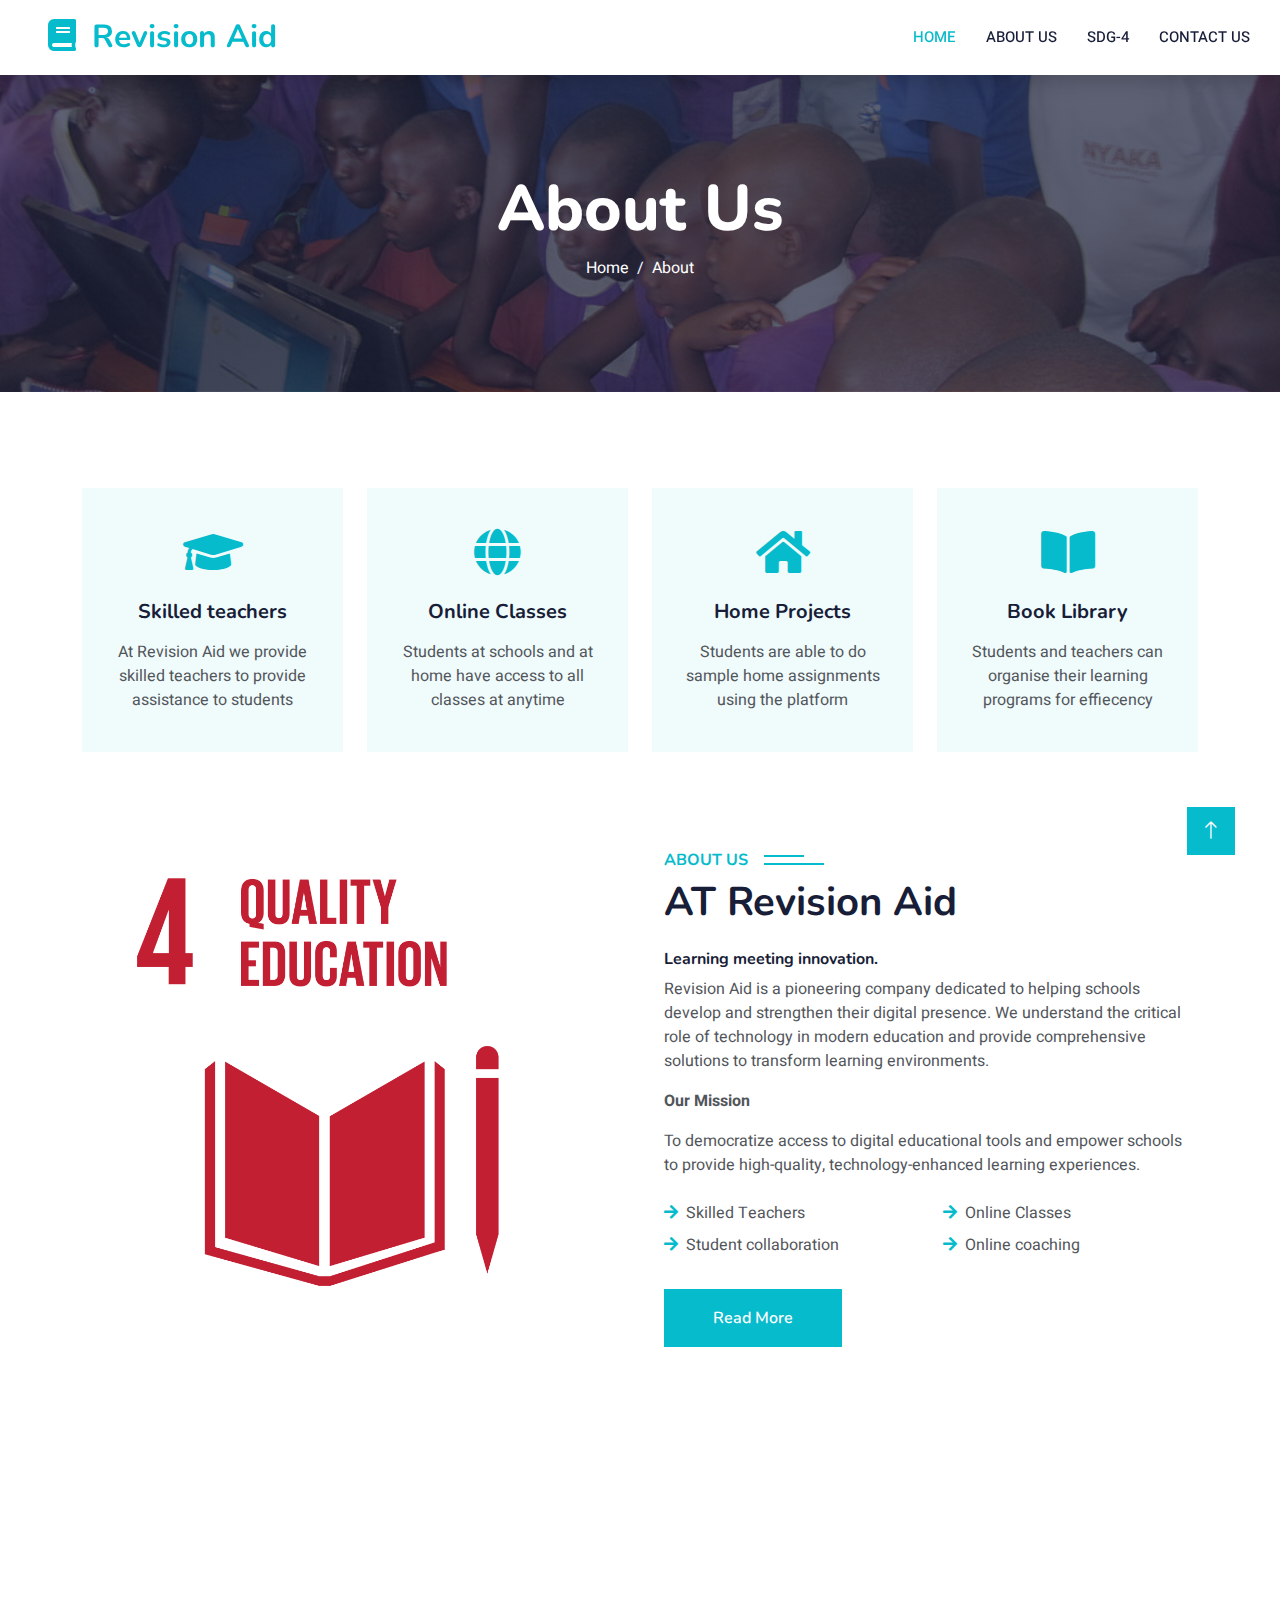
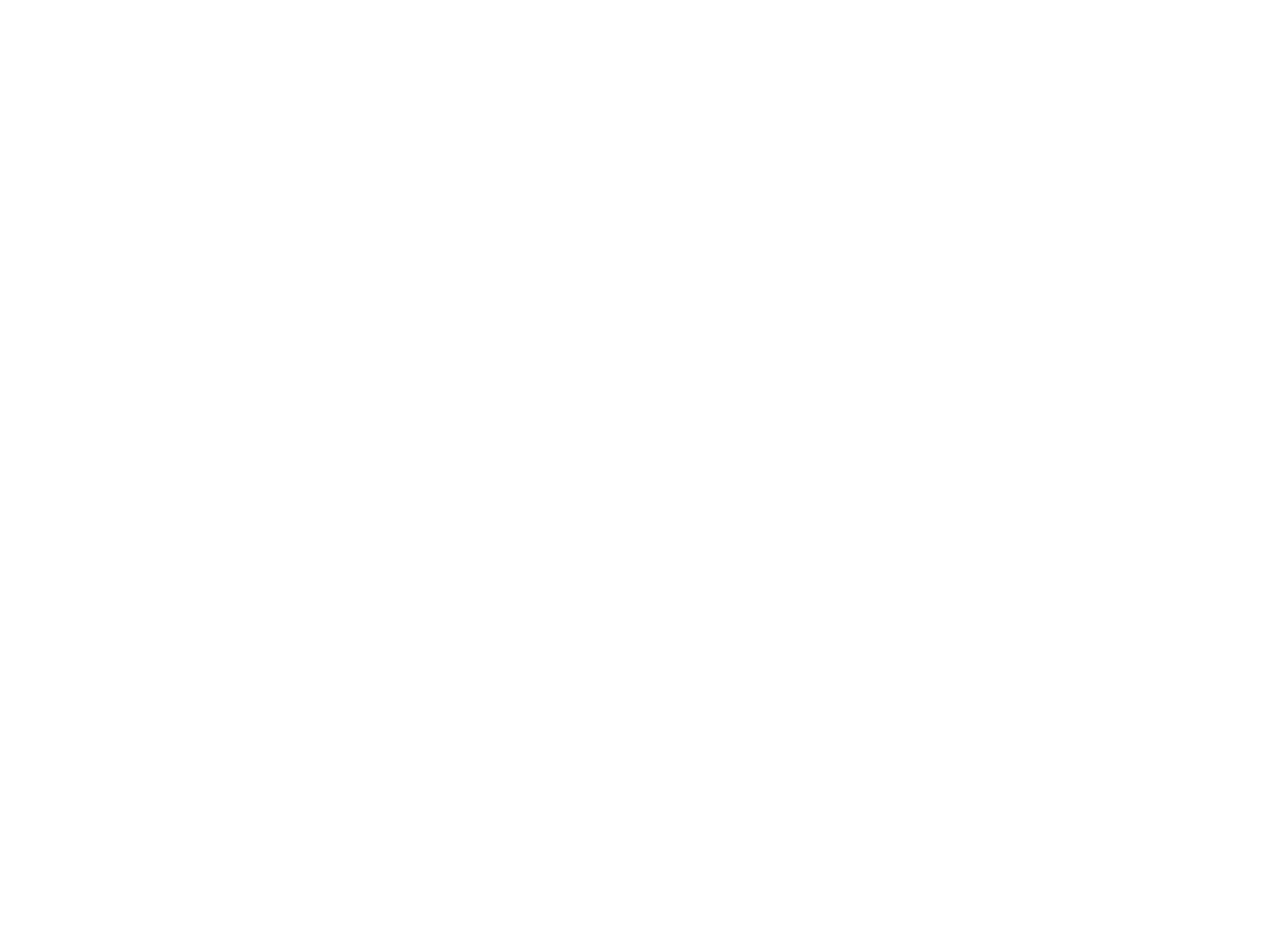
==== commit 2861969a: "home and about_us page also added new image in team folder" ====
--- a/about.html
+++ b/about.html
@@ -53,16 +53,9 @@
             <div class="navbar-nav ms-auto p-4 p-lg-0">
                 <a href="index.html" class="nav-item nav-link active">Home</a>
                 <a href="about.html" class="nav-item nav-link">About Us</a>
-                <a href="contact.html" class="nav-item nav-link">Contact Us</a>
-                <div class="nav-item dropdown">
-                    <a href="#" class="nav-link dropdown-toggle" data-bs-toggle="dropdown">Download</a>
-                    <div class="dropdown-menu fade-down m-0">
-                        <a href="#" class="dropdown-item">Adroid app</a>
-                        <a href="#" class="dropdown-item">Ios App</a>
-                    </div>
-                </div>
-            </div>
-            <a href="" class="btn btn-primary py-4 px-lg-5 d-none d-lg-block">Download App<i class="fa fa-arrow-right ms-3"></i></a>
+                <a href="#" class="nav-item nav-link">SDG-4</a>
+                <a href="contact.html" class="nav-item nav-link">Contact Us</a>                
+            </div>
         </div>
     </nav>
     <!-- Navbar End -->
@@ -147,10 +140,12 @@
                     <h1 class="mb-4">AT Revision Aid</h1>
                     <p class="mb-4">
                         <h6>Learning meeting innovation.</h6>
-                        We're more than just an educational platform! we're a passionate community of educators, technologists, and visionaries dedicated to transforming the way students learn and excel.
-                    </p>
-                    <p style="font-weight: bold;">What We Offer</p>
-                    <p class="mb-4">We offer a comprehensive suite of resources designed to guide students on their educational journey. From a diverse collection of study materials, practice tests, and interactive quizzes to tailored content for various subjects and grade levels, Revision Aid is here to support learners every step of the way.</p>
+                        Revision Aid is a pioneering company dedicated to helping schools develop and strengthen 
+                        their digital presence. We understand the critical role of technology in modern education 
+                        and provide comprehensive solutions to transform learning environments.</p>
+
+                    <p style="font-weight: bold;">Our Mission</p>
+                    <p class="mb-4">To democratize access to digital educational tools and empower schools to provide high-quality, technology-enhanced learning experiences.</p>
                     <div class="row gy-2 gx-4 mb-4">
                         <div class="col-sm-6">
                             <p class="mb-0"><i class="fa fa-arrow-right text-primary me-2"></i>Skilled Teachers</p>
@@ -178,7 +173,7 @@
         <div class="container">
             <div class="text-center wow fadeInUp" data-wow-delay="0.1s">
                 <h6 class="section-title bg-white text-center text-primary px-3">Revision Team</h6>
-                <h1 class="mb-5">Expert Team</h1>
+                <p class="mb-5">Our team comprises education technology experts, former teachers, and digital transformation specialists who are passionate about improving education through innovative solutions.</p>
             </div>
             <div class="row g-4">
                 <div class="col-lg-3 col-md-6 wow fadeInUp" data-wow-delay="0.1s">
@@ -220,7 +215,7 @@
                 <div class="col-lg-3 col-md-6 wow fadeInUp" data-wow-delay="0.5s">
                     <div class="team-item bg-light">
                         <div class="overflow-hidden">
-                            <img class="img-fluid" src="team/sara.jpg" alt="">
+                            <img class="img-fluid" src="team/plaxy.jpg" alt="">
                         </div>
                         <div class="position-relative d-flex justify-content-center" style="margin-top: -23px;">
                             <div class="bg-light d-flex justify-content-center pt-2 px-1">
@@ -230,7 +225,7 @@
                             </div>
                         </div>
                         <div class="text-center p-4">
-                            <h5 class="mb-0">Sara Jones</h5>
+                            <h5 class="mb-0">Naluyinda Plaxy</h5>
                             <small>Market Lead</small>
                         </div>
                     </div>
